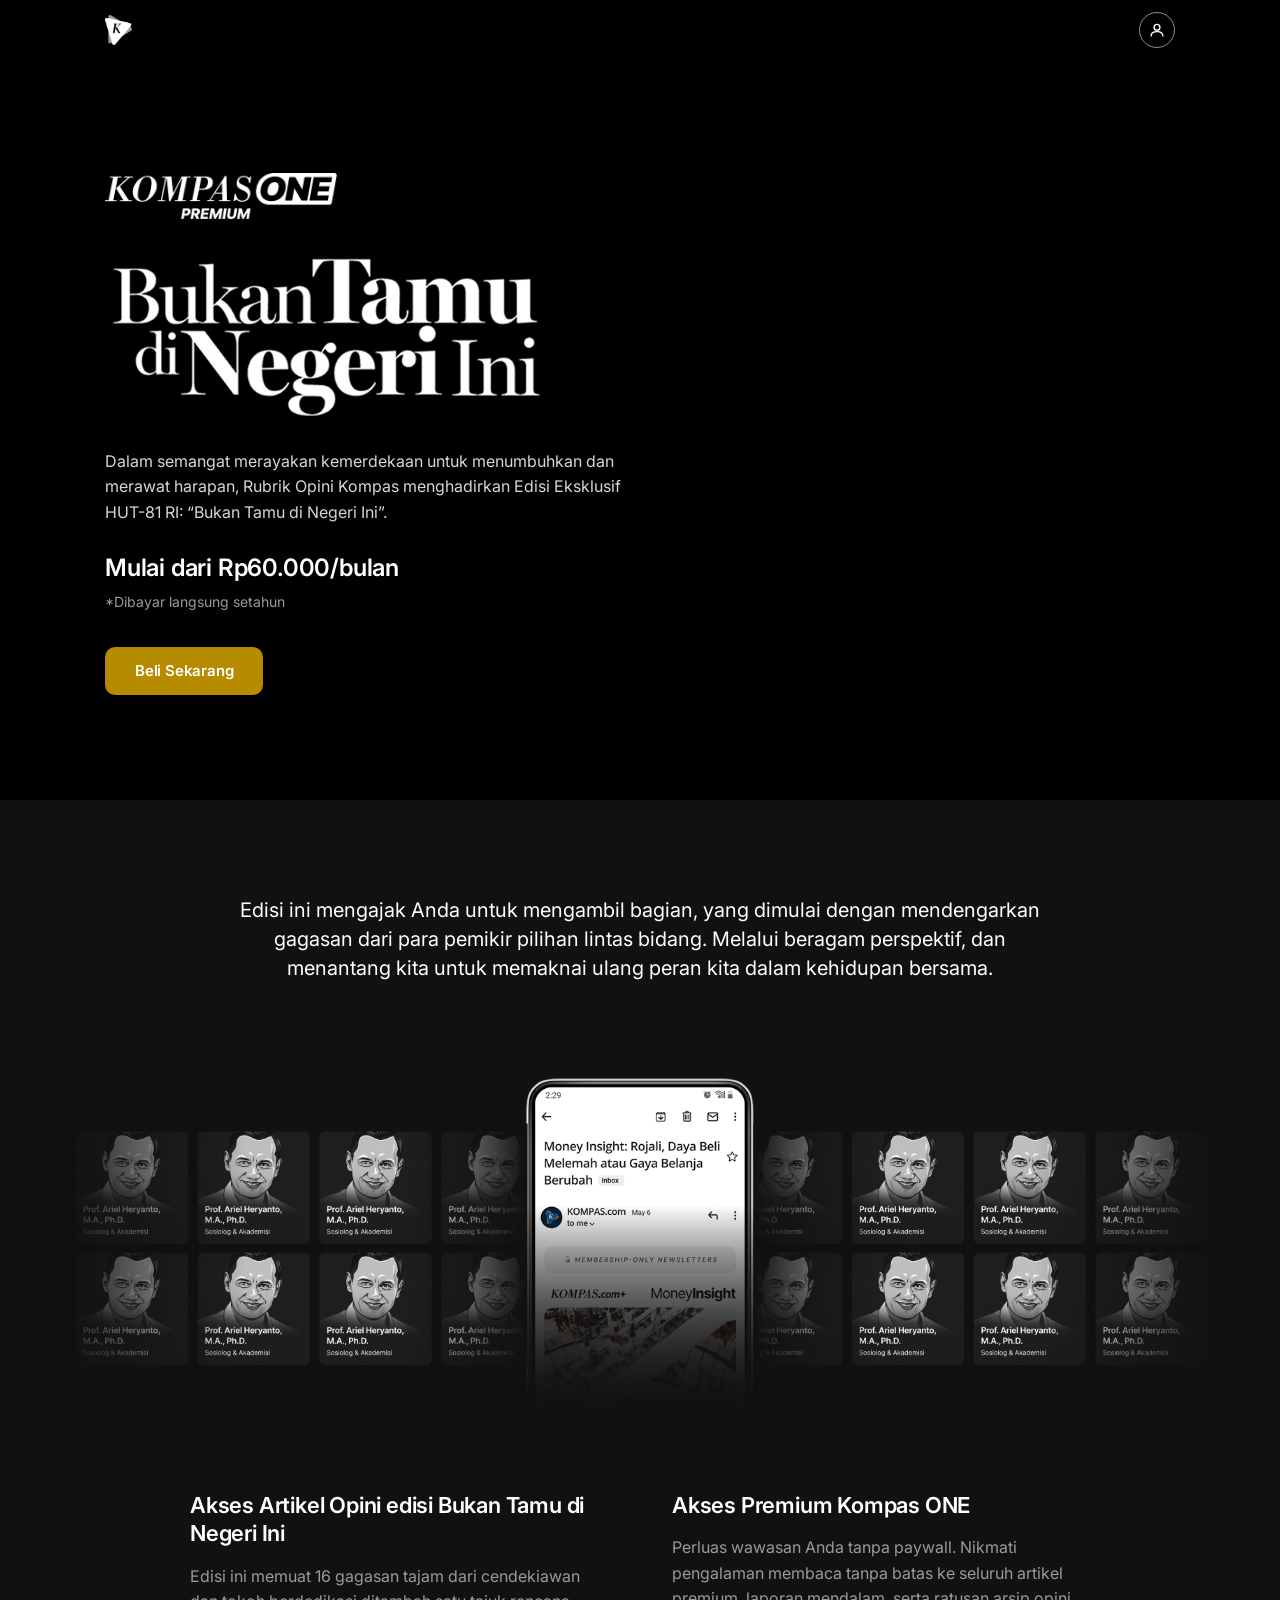
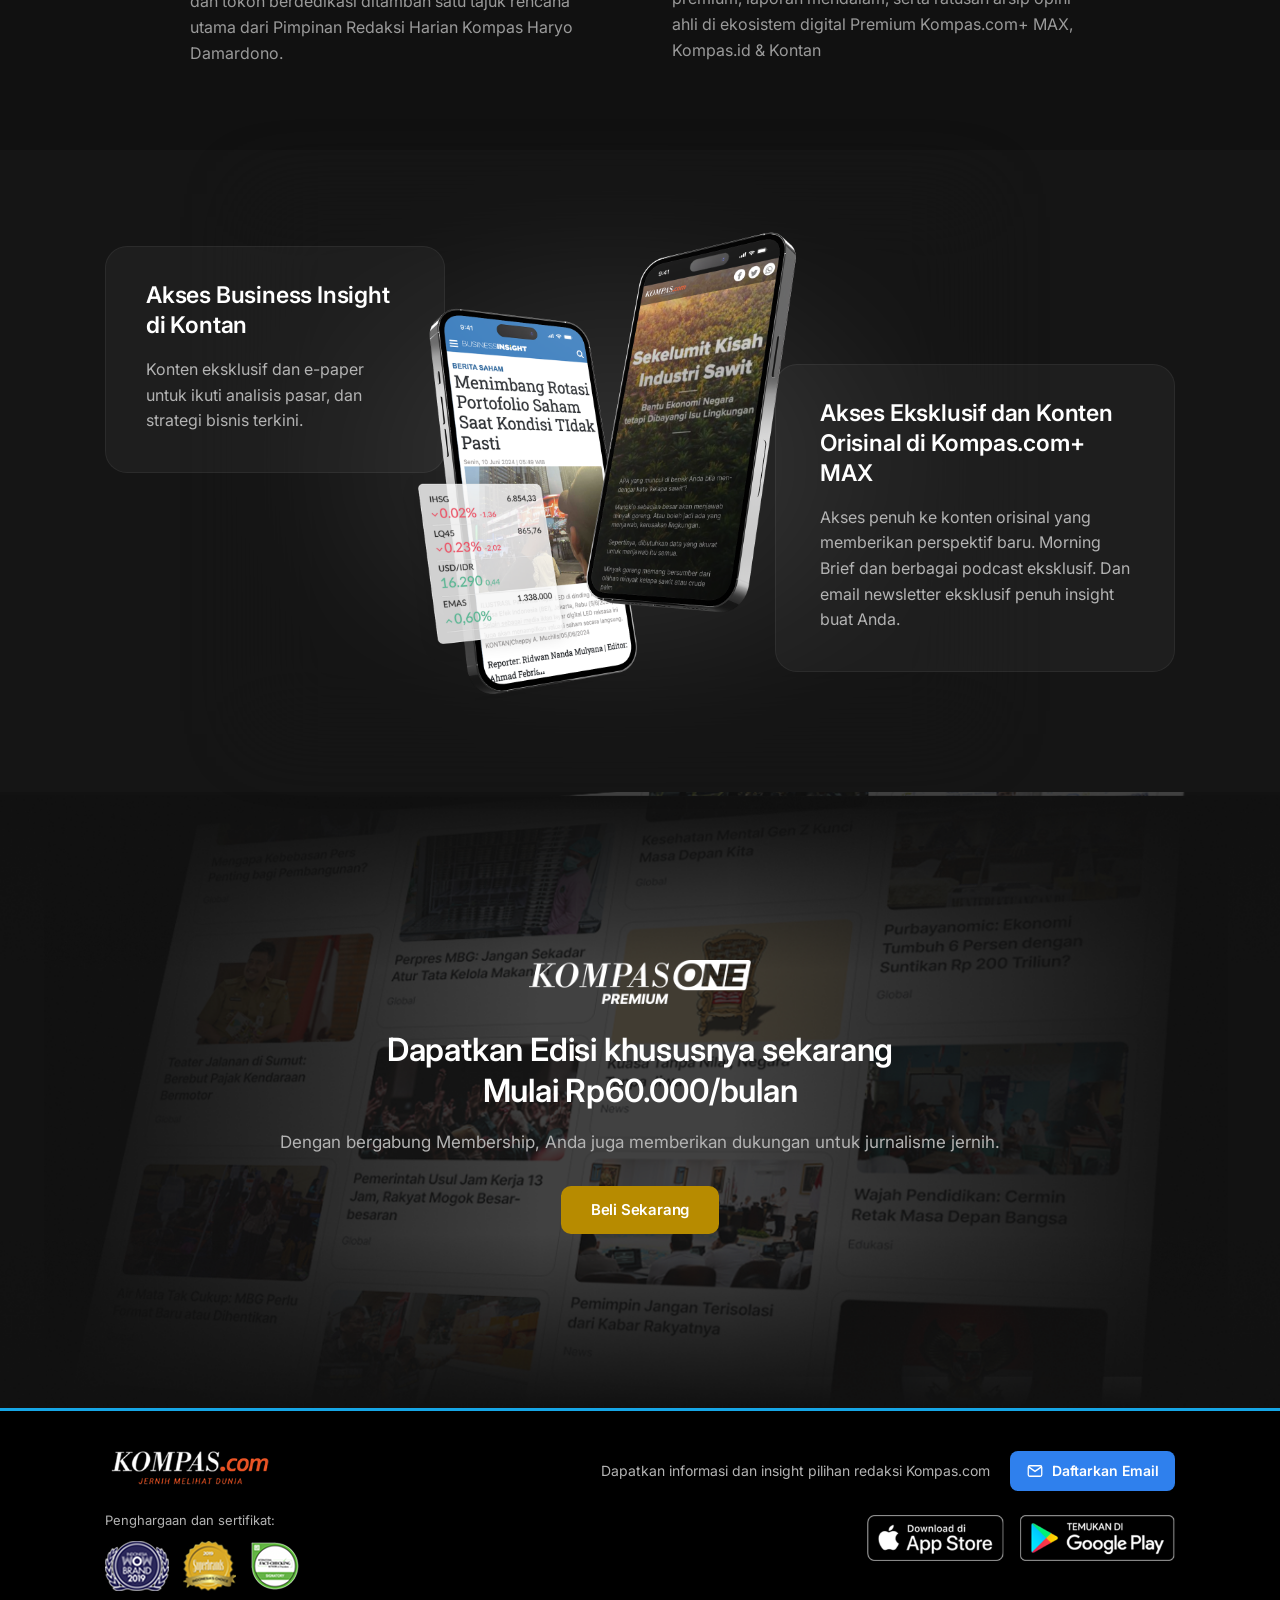
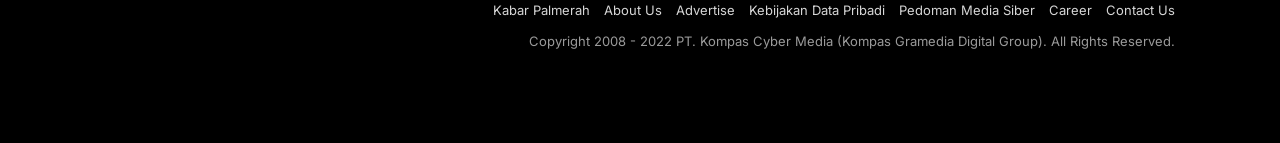
==== index.html @ 32536bf7 "commit" ====
<!doctype html>
<html lang="id">
  <head>
    <meta charset="UTF-8" />
    <meta name="viewport" content="width=device-width, initial-scale=1.0" />
    <title>Opini KOMPAS ONE — Bukan Tamu di Negeri Ini</title>
    <link rel="preconnect" href="https://fonts.googleapis.com" />
    <link rel="preconnect" href="https://fonts.gstatic.com" crossorigin />
    <link
      href="https://fonts.googleapis.com/css2?family=Inter:ital,wght@0,400;0,500;0,600;0,700;0,800&family=Lora:ital,wght@0,400;0,500;0,600;0,700;1,400;1,500;1,600;1,700&family=Roboto:wght@400;500;700&display=swap"
      rel="stylesheet"
    />
    <link rel="stylesheet" href="./styles.css" />
  </head>
  <body>
    <!-- ============ HEADER ============ -->
    <header class="site-header">
      <div class="container site-header__inner">
        <a class="site-header__logo" href="#" aria-label="KOMPAS ONE">
          <img src="./asset/icon kompascom.png" alt="KOMPAS" />
        </a>
        <button class="site-header__account" type="button" aria-label="Akun">
          <svg viewBox="0 0 24 24" width="22" height="22" fill="none" stroke="currentColor" stroke-width="1.5">
            <circle cx="12" cy="9" r="3.2" />
            <path d="M5.5 19c0-3.4 3-5.2 6.5-5.2s6.5 1.8 6.5 5.2" />
          </svg>
        </button>
      </div>
    </header>

    <!-- ============ HERO ============ -->
    <section class="hero">
      <img class="hero__brand hero__brand--m" src="./asset/logo kompasone premium.png" alt="" aria-hidden="true" />
      <img class="hero__art" src="./asset/banner-gold17.png" alt="" aria-hidden="true" />
      <div class="container hero__inner">
        <div class="hero__text">
          <img class="hero__brand" src="./asset/logo kompasone premium.png" alt="KOMPAS ONE Premium" />
          <h1 class="hero__title">
            <img src="./asset/Logo bukan tamu white.png" alt="Bukan Tamu di Negeri Ini" />
          </h1>
          <p class="hero__desc">
            Dalam semangat merayakan kemerdekaan untuk menumbuhkan dan merawat harapan,
            Rubrik Opini Kompas menghadirkan Edisi Eksklusif HUT-81 RI: &ldquo;Bukan Tamu di Negeri Ini&rdquo;.
          </p>
          <p class="hero__price">Mulai dari Rp60.000/bulan</p>
          <p class="hero__note">*Dibayar langsung setahun</p>
          <a class="btn btn--gold" href="https://plus.kompas.com/package?product=web.kcmplus.one.premium.1month&amp;utm_source=kompascom&amp;utm_medium=landingpage&amp;utm_campaign=bukantamudinegeriini">Beli Sekarang</a>
        </div>
      </div>
    </section>

    <!-- ============ INTRO + DEVICE BANNER ============ -->
    <section class="intro">
      <div class="container">
        <p class="intro__lead">
          Edisi ini mengajak Anda untuk mengambil bagian, yang dimulai dengan mendengarkan
          gagasan dari para pemikir pilihan lintas bidang. Melalui beragam perspektif, dan menantang
          kita untuk memaknai ulang peran kita dalam kehidupan bersama.
        </p>
      </div>
      <div class="intro__banner">
        <img src="./asset/banner tengah.png" alt="Tampilan newsletter KOMPAS.com+ dan para penulis opini" />
      </div>
    </section>

    <!-- ============ TWO COLUMN ============ -->
    <section class="twocol">
      <div class="container twocol__grid">
        <div class="twocol__col">
          <h3 class="twocol__title">Akses Artikel Opini edisi Bukan Tamu di Negeri Ini</h3>
          <p class="twocol__body">
            Edisi ini memuat 16 gagasan tajam dari cendekiawan dan tokoh berdedikasi ditambah satu
            tajuk rencana utama dari Pimpinan Redaksi Harian Kompas Haryo Damardono.
          </p>
        </div>
        <div class="twocol__col">
          <h3 class="twocol__title">Akses Premium Kompas ONE</h3>
          <p class="twocol__body">
            Perluas wawasan Anda tanpa paywall. Nikmati pengalaman membaca tanpa batas ke seluruh
            artikel premium, laporan mendalam, serta ratusan arsip opini ahli di ekosistem digital
            Premium Kompas.com+ MAX, Kompas.id &amp; Kontan
          </p>
        </div>
      </div>
    </section>

    <!-- ============ KONTAN / MAX ============ -->
    <section class="benefit">
      <div class="container benefit__stage">
        <div class="benefit__card benefit__card--left">
          <h3 class="benefit__title">Akses Business Insight di Kontan</h3>
          <p class="benefit__body">
            Konten eksklusif dan e-paper untuk ikuti analisis pasar, dan strategi bisnis terkini.
          </p>
        </div>
        <div class="benefit__card benefit__card--right">
          <h3 class="benefit__title">Akses Eksklusif dan Konten Orisinal di Kompas.com+ MAX</h3>
          <p class="benefit__body">
            Akses penuh ke konten orisinal yang memberikan perspektif baru. Morning Brief dan
            berbagai podcast eksklusif. Dan email newsletter eksklusif penuh insight buat Anda.
          </p>
        </div>
        <img class="benefit__devices" src="./asset/kontan-device.png" alt="Tampilan Kontan Business Insight dan KOMPAS.com" />
      </div>
    </section>

    <!-- ============ CTA ============ -->
    <section class="cta">
      <img class="cta__bg" src="./asset/banner bawah.png" alt="" aria-hidden="true" />
      <div class="container cta__inner">
        <img class="cta__brand" src="./asset/logo kompasone premium.png" alt="KOMPAS ONE Premium" />
        <h2 class="cta__title">Dapatkan Edisi khususnya sekarang <br />Mulai Rp60.000/bulan</h2>
        <p class="cta__sub">Dengan bergabung Membership, Anda juga memberikan dukungan untuk jurnalisme jernih.</p>
        <a class="btn btn--gold" href="https://plus.kompas.com/package?product=web.kcmplus.one.premium.1month&amp;utm_source=kompascom&amp;utm_medium=landingpage&amp;utm_campaign=bukantamudinegeriini">Beli Sekarang</a>
      </div>
    </section>

    <!-- ============ FOOTER ============ -->
    <footer class="site-footer">
      <div class="container site-footer__inner">
        <div class="site-footer__left">
          <img class="site-footer__logo" src="./asset/logo kompascom putih.png" alt="KOMPAS.com — Jernih Melihat Dunia" />
          <p class="site-footer__award-label">Penghargaan dan sertifikat:</p>
          <div class="site-footer__awards">
            <img src="./asset/award_1.png" alt="Penghargaan 1" />
            <img src="./asset/award_2.png" alt="Penghargaan 2" />
            <img src="./asset/award_3.png" alt="Penghargaan 3" />
          </div>
        </div>
        <div class="site-footer__right">
          <div class="site-footer__newsletter">
            <span>Dapatkan informasi dan insight pilihan redaksi Kompas.com</span>
            <a class="btn btn--blue btn--sm" href="#">
              <svg viewBox="0 0 24 24" width="18" height="18" fill="none" stroke="currentColor" stroke-width="1.7">
                <rect x="3" y="5" width="18" height="14" rx="2" />
                <path d="M3.5 6.5 12 12.5l8.5-6" />
              </svg>
              Daftarkan Email
            </a>
          </div>
          <div class="site-footer__stores">
            <a href="#"><img src="./asset/appstore badges.png" alt="Download di App Store" /></a>
            <a href="#"><img src="./asset/googlestore badges.png" alt="Temukan di Google Play" /></a>
          </div>
          <nav class="site-footer__links" aria-label="Footer">
            <a href="#">Kabar Palmerah</a>
            <a href="#">About Us</a>
            <a href="#">Advertise</a>
            <a href="#">Kebijakan Data Pribadi</a>
            <a href="#">Pedoman Media Siber</a>
            <a href="#">Career</a>
            <a href="#">Contact Us</a>
          </nav>
          <p class="site-footer__copy">
            Copyright 2008 - 2022 PT. Kompas Cyber Media (Kompas Gramedia Digital Group). All Rights Reserved.
          </p>
        </div>
      </div>
    </footer>
  </body>
</html>
---- styles.css ----
/* =====================================================================
   Opini KOMPAS ONE — Landing "Bukan Tamu di Negeri Ini"
   Design tokens from the KOMPAS.com design system (common.css).
   Content column: 1070px, centered. Reference frame: 1440px.
   ===================================================================== */

:root {
  /* Brand */
  --blue: #005aa9;
  --blue-bright: #2f80ed;   /* footer newsletter button */
  --blue-line: #16a6e6;     /* footer top accent line */
  --gold: #b78b00;          /* primary action button */
  --gold-dark: #9c7600;
  --orange: #f58220;

  /* Dark surfaces */
  --bg: #000000;
  --bg-section: #0b0b0b;
  --box: rgba(255, 255, 255, 0.04);
  --box-border: rgba(255, 255, 255, 0.06);

  /* Text on dark */
  --text: #ffffff;
  --text-dim: #b3b3b3;
  --text-dim-2: #9a9a9a;
  --text-dim-3: #7f7f7f;

  --container: 1070px;
  --gutter: 24px;
}

* {
  box-sizing: border-box;
}

html {
  scroll-behavior: smooth;
}

body {
  margin: 0;
  background: var(--bg);
  color: var(--text);
  font-family: "Inter", sans-serif;
  font-size: 14px;
  line-height: 1.45;
  -webkit-font-smoothing: antialiased;
  text-rendering: optimizeLegibility;
  overflow-x: hidden;
}

img {
  display: block;
  max-width: 100%;
}

a {
  color: inherit;
  text-decoration: none;
}

.container {
  width: var(--container);
  max-width: calc(100% - (var(--gutter) * 2));
  margin: 0 auto;
}

/* ---------- Buttons ---------- */
.btn {
  display: inline-flex;
  align-items: center;
  justify-content: center;
  gap: 8px;
  border: 0;
  cursor: pointer;
  font-family: inherit;
  font-weight: 600;
  white-space: nowrap;
}

.btn--light {
  padding: 15px 30px;
  border-radius: 10px;
  background: #ffffff;
  color: #1a1a1a;
  font-size: 15px;
}

.btn--blue {
  padding: 15px 34px;
  border-radius: 10px;
  background: var(--blue-bright);
  color: #ffffff;
  font-size: 15px;
}

.btn--gold {
  height: 48px;
  padding: 0 30px;
  border-radius: 10px;
  background: var(--gold);
  color: #ffffff;
  font-size: 15px;
  letter-spacing: -0.2px;
}

.btn--sm {
  padding: 10px 16px;
  border-radius: 8px;
  font-size: 14px;
}

.btn--light:hover { background: #f0f0f0; }
.btn--blue:hover { background: #2b74d6; }
.btn--gold:hover { background: var(--gold-dark); }

/* =====================================================================
   HEADER
   ===================================================================== */
.site-header {
  position: sticky;
  top: 0;
  z-index: 50;
  background: #000;
}

.site-header__inner {
  display: flex;
  align-items: center;
  justify-content: space-between;
  height: 60px;
}

.site-header__logo img {
  height: 30px;
  width: auto;
  object-fit: contain;
}

.site-header__account {
  display: inline-flex;
  align-items: center;
  justify-content: center;
  width: 36px;
  height: 36px;
  padding: 0;
  border: 1px solid rgba(255, 255, 255, 0.55);
  border-radius: 50%;
  background: transparent;
  color: #fff;
}

/* =====================================================================
   HERO
   ===================================================================== */
.hero {
  position: relative;
  display: flex;
  align-items: center;
  min-height: 740px;
  background: #000;
  overflow: hidden;
}

.hero__art {
  position: absolute;
  top: 50%;
  left: 50%;
  margin-left: 8px;
  width: 720px;
  height: auto;
  transform: translateY(-50%);
  pointer-events: none;
  z-index: 1;
  -webkit-mask-image: linear-gradient(to right, transparent 0%, #000 12%, #000 100%);
  mask-image: linear-gradient(to right, transparent 0%, #000 12%, #000 100%);
}

.hero__inner {
  position: relative;
  z-index: 2;
  padding: 58px 0 50px;
}

.hero__text {
  width: 540px;
  max-width: 100%;
}

.hero__brand {
  height: 46px;
  width: auto;
  object-fit: contain;
}

/* mobile-only duplicate of the brand logo (shown above the illustration) */
.hero__brand--m {
  display: none;
}

.hero__title {
  margin: 26px 0 0;
  font-family: "Lora", Georgia, serif;
  color: #fbfbfb;
  font-weight: 500;
  line-height: 0.96;
  letter-spacing: -0.5px;
}

.hero__title img {
  width: 440px;
  max-width: 100%;
  height: auto;
  display: block;
}

.hero__title .w-reg,
.hero__title .w-reg2,
.hero__title .w-sm,
.hero__title .w-bold {
  display: inline-block;
  vertical-align: baseline;
}

.hero__title .w-reg { font-size: 54px; font-weight: 500; }
.hero__title .w-bold { font-size: 70px; font-weight: 600; margin-left: 8px; }
.hero__title .w-sm { font-size: 40px; font-weight: 500; }
.hero__title .w-reg2 { font-size: 54px; font-weight: 500; margin-left: 10px; }
.hero__title br + .w-sm { margin-left: 0; }

.hero__desc {
  width: 520px;
  max-width: 100%;
  margin: 26px 0 0;
  color: #d6d6d6;
  font-size: 16px;
  line-height: 1.6;
}

.hero__price {
  margin: 26px 0 0;
  font-size: 24px;
  font-weight: 600;
  letter-spacing: -0.2px;
  color: #fff;
}

.hero__note {
  margin: 6px 0 0;
  font-size: 14px;
  color: var(--text-dim-2);
}

.hero .btn--gold {
  margin-top: 34px;
}

/* =====================================================================
   INTRO + DEVICE BANNER
   ===================================================================== */
.intro {
  background: #111111;
  padding: 96px 0 0;
  text-align: center;
}

.intro__lead {
  max-width: 830px;
  margin: 0 auto;
  color: #fff;
  font-size: 20px;
  font-weight: 400;
  line-height: 1.45;
}

.intro__banner {
  margin-top: 80px;
}

.intro__banner img {
  width: min(1180px, 96vw);
  max-width: none;
  margin: 0 auto;
  height: auto;
}

/* =====================================================================
   TWO COLUMN
   ===================================================================== */
.twocol {
  background: #111111;
  padding: 72px 0 84px;
}

.twocol__grid {
  display: grid;
  grid-template-columns: 1fr 1fr;
  gap: 64px;
  max-width: 900px;
  margin: 0 auto;
}

.twocol__title {
  margin: 0;
  font-size: 22px;
  font-weight: 600;
  letter-spacing: -0.2px;
  line-height: 1.3;
  color: #fff;
}

.twocol__body {
  margin: 16px 0 0;
  color: var(--text-dim-2);
  font-size: 16px;
  line-height: 1.6;
}

/* =====================================================================
   BENEFIT (Kontan / KOMPAS.com+ MAX)
   ===================================================================== */
.benefit {
  background: #151515;
  padding: 0;
}

.benefit__stage {
  position: relative;
  min-height: 642px;
}

/* soft radial glow behind the phones (bg #151515 → #505050) */
.benefit__stage::before {
  content: "";
  position: absolute;
  top: 44px;
  left: calc(50% - 25px);
  width: 720px;
  height: 540px;
  transform: translateX(-50%);
  background: radial-gradient(ellipse at center, #505050 0%, #151515 68%);
  opacity: 0.5;
  filter: blur(34px);
  z-index: 1;
  pointer-events: none;
}

.benefit__card {
  position: absolute;
  top: 0;
  z-index: 2;
  padding: 34px 40px 38px;
  border-radius: 22px;
  background: var(--box);
  border: 1px solid var(--box-border);
}

.benefit__card--left {
  left: 0;
  top: 96px;
  width: 340px;
}

.benefit__card--right {
  right: 0;
  top: 214px;
  width: 400px;
  padding-left: 44px;
}

.benefit__title {
  margin: 0;
  font-size: 23px;
  font-weight: 600;
  letter-spacing: -0.2px;
  line-height: 1.3;
  color: #fff;
}

.benefit__body {
  margin: 16px 0 0;
  color: var(--text-dim);
  font-size: 16px;
  line-height: 1.6;
}

.benefit__devices {
  position: absolute;
  top: 80px;
  left: calc(50% - 25px);
  width: 500px;
  height: auto;
  transform: translateX(-50%);
  z-index: 3;
  pointer-events: none;
}

/* =====================================================================
   CTA
   ===================================================================== */
.cta {
  position: relative;
  background: #050505;
  overflow: hidden;
  text-align: center;
}

.cta__bg {
  position: absolute;
  inset: 0;
  width: 100%;
  height: 100%;
  object-fit: cover;
  opacity: 1;
  z-index: 0;
}

.cta__inner {
  position: relative;
  z-index: 2;
  padding: 168px 0 174px;
}

.cta__brand {
  height: 44px;
  width: auto;
  margin: 0 auto;
  object-fit: contain;
}

.cta__title {
  margin: 26px 0 0;
  font-size: 32px;
  font-weight: 600;
  letter-spacing: -0.2px;
  line-height: 1.28;
  color: #fff;
}

.cta__sub {
  margin: 18px auto 0;
  max-width: 860px;
  color: var(--text-dim);
  font-size: 17px;
  line-height: 1.5;
  white-space: nowrap;
}

.cta .btn--gold {
  margin-top: 30px;
}

/* =====================================================================
   FOOTER
   ===================================================================== */
.site-footer {
  background: #000;
  border-top: 3px solid var(--blue-line);
  padding: 40px 0 92px;
}

.site-footer__inner {
  display: grid;
  grid-template-columns: 320px 1fr;
  gap: 40px;
}

.site-footer__logo {
  height: 34px;
  width: auto;
  object-fit: contain;
}

.site-footer__award-label {
  margin: 26px 0 12px;
  color: var(--text-dim);
  font-size: 13px;
}

.site-footer__awards {
  display: flex;
  align-items: center;
  gap: 14px;
}

.site-footer__awards img {
  height: 50px;
  width: auto;
  object-fit: contain;
}

.site-footer__right {
  text-align: right;
}

.site-footer__newsletter {
  display: flex;
  align-items: center;
  justify-content: flex-end;
  gap: 20px;
}

.site-footer__newsletter span {
  color: var(--text-dim);
  font-size: 14px;
}

.site-footer__stores {
  display: flex;
  align-items: center;
  justify-content: flex-end;
  gap: 16px;
  margin-top: 24px;
}

.site-footer__stores img {
  height: 46px;
  width: auto;
  object-fit: contain;
}

.site-footer__links {
  display: flex;
  flex-wrap: wrap;
  justify-content: flex-end;
  gap: 6px 14px;
  margin-top: 40px;
}

.site-footer__links a {
  color: #d6d6d6;
  font-size: 13px;
  white-space: nowrap;
}

.site-footer__links a:hover {
  color: #fff;
}

.site-footer__copy {
  margin: 12px 0 0;
  color: var(--text-dim-2);
  font-size: 13px;
}

/* =====================================================================
   RESPONSIVE (graceful shrink below the 1070 reference)
   ===================================================================== */
@media (max-width: 1120px) {
  .hero__art { width: 560px; opacity: 0.92; }
}

/* ---- Tablet / stacked layout ---- */
@media (max-width: 860px) {
  .hero { display: flex; flex-direction: column; align-items: center; }
  .hero__brand--m {
    display: block;
    order: 1;
    height: 42px;
    width: auto;
    margin: 28px auto 0;
  }
  .hero__text > .hero__brand { display: none; }
  .hero__art {
    order: 2;
    position: static;
    width: min(480px, calc(100% - 32px));
    margin: 16px auto 0;
    transform: none;
    -webkit-mask-image: none;
    mask-image: none;
  }
  .hero__inner { order: 3; padding: 16px 0 24px; }
  .hero__text { width: 100%; }
  .twocol__grid,
  .site-footer__inner { grid-template-columns: 1fr; gap: 32px; }
  .benefit__stage { min-height: 0; display: flex; flex-direction: column; gap: 20px; }
  .benefit__stage::before { display: none; }
  .benefit__card { position: static; width: 100%; top: auto; padding: 28px 28px 30px; }
  .benefit__card--right { padding-left: 28px; }
  .benefit__devices { position: static; transform: none; width: min(460px, 100%); margin: 0 auto; order: -1; }
  .site-footer__right { text-align: left; }
  .site-footer__newsletter,
  .site-footer__stores,
  .site-footer__links { justify-content: flex-start; }
  .hero__title .w-bold { font-size: 52px; }
  .hero__title .w-reg, .hero__title .w-reg2 { font-size: 40px; }
  .hero__title .w-sm { font-size: 30px; }
  .hero__title img { width: 360px; }
}

/* ---- Phone: 16px side gutter + compact spacing, no overflow ---- */
@media (max-width: 640px) {
  :root { --gutter: 16px; }
  .container { max-width: calc(100% - 32px); }

  .hero__art { width: min(420px, calc(100% - 32px)); }
  .hero__inner { padding: 8px 0 28px; }
  .hero__brand--m { height: 40px; margin-top: 22px; }
  .hero__title { margin-top: 22px; }
  .hero__title .w-bold { font-size: 44px; }
  .hero__title .w-reg, .hero__title .w-reg2 { font-size: 34px; }
  .hero__title .w-sm { font-size: 26px; }
  .hero__title .w-bold { margin-left: 6px; }
  .hero__title .w-reg2 { margin-left: 7px; }
  .hero__title img { width: 280px; }
  .hero__desc, .hero__price, .hero__note { width: auto; max-width: 100%; }
  .hero__desc { font-size: 16px; margin-top: 20px; }
  .hero__price { font-size: 21px; margin-top: 22px; }
  .hero .btn--gold { margin-top: 28px; }

  .intro { padding: 52px 0 0; }
  .intro__lead { font-size: 18px; max-width: 100%; }
  .intro__banner { margin-top: 40px; padding: 0 16px; }
  .intro__banner img { width: 100%; }

  .twocol { padding: 56px 0 8px; }
  .twocol__grid { gap: 28px; }
  .twocol__title { font-size: 20px; }

  .benefit { padding: 24px 0 40px; }
  .benefit__title { font-size: 21px; }
  .benefit__body { font-size: 16px; }

  .cta__inner { padding: 64px 0 72px; }
  .cta__brand { height: 38px; }
  .cta__title { font-size: 25px; margin-top: 20px; }
  .cta__title br { display: none; }
  .cta__sub { font-size: 15px; white-space: normal; }

  .site-footer { padding: 32px 0 48px; }
  .site-footer__inner { gap: 28px; }
  .site-footer__newsletter { flex-direction: column; align-items: flex-start; gap: 12px; }
  .site-footer__newsletter span { font-size: 13.5px; }
  .site-footer__stores { flex-wrap: wrap; }
}
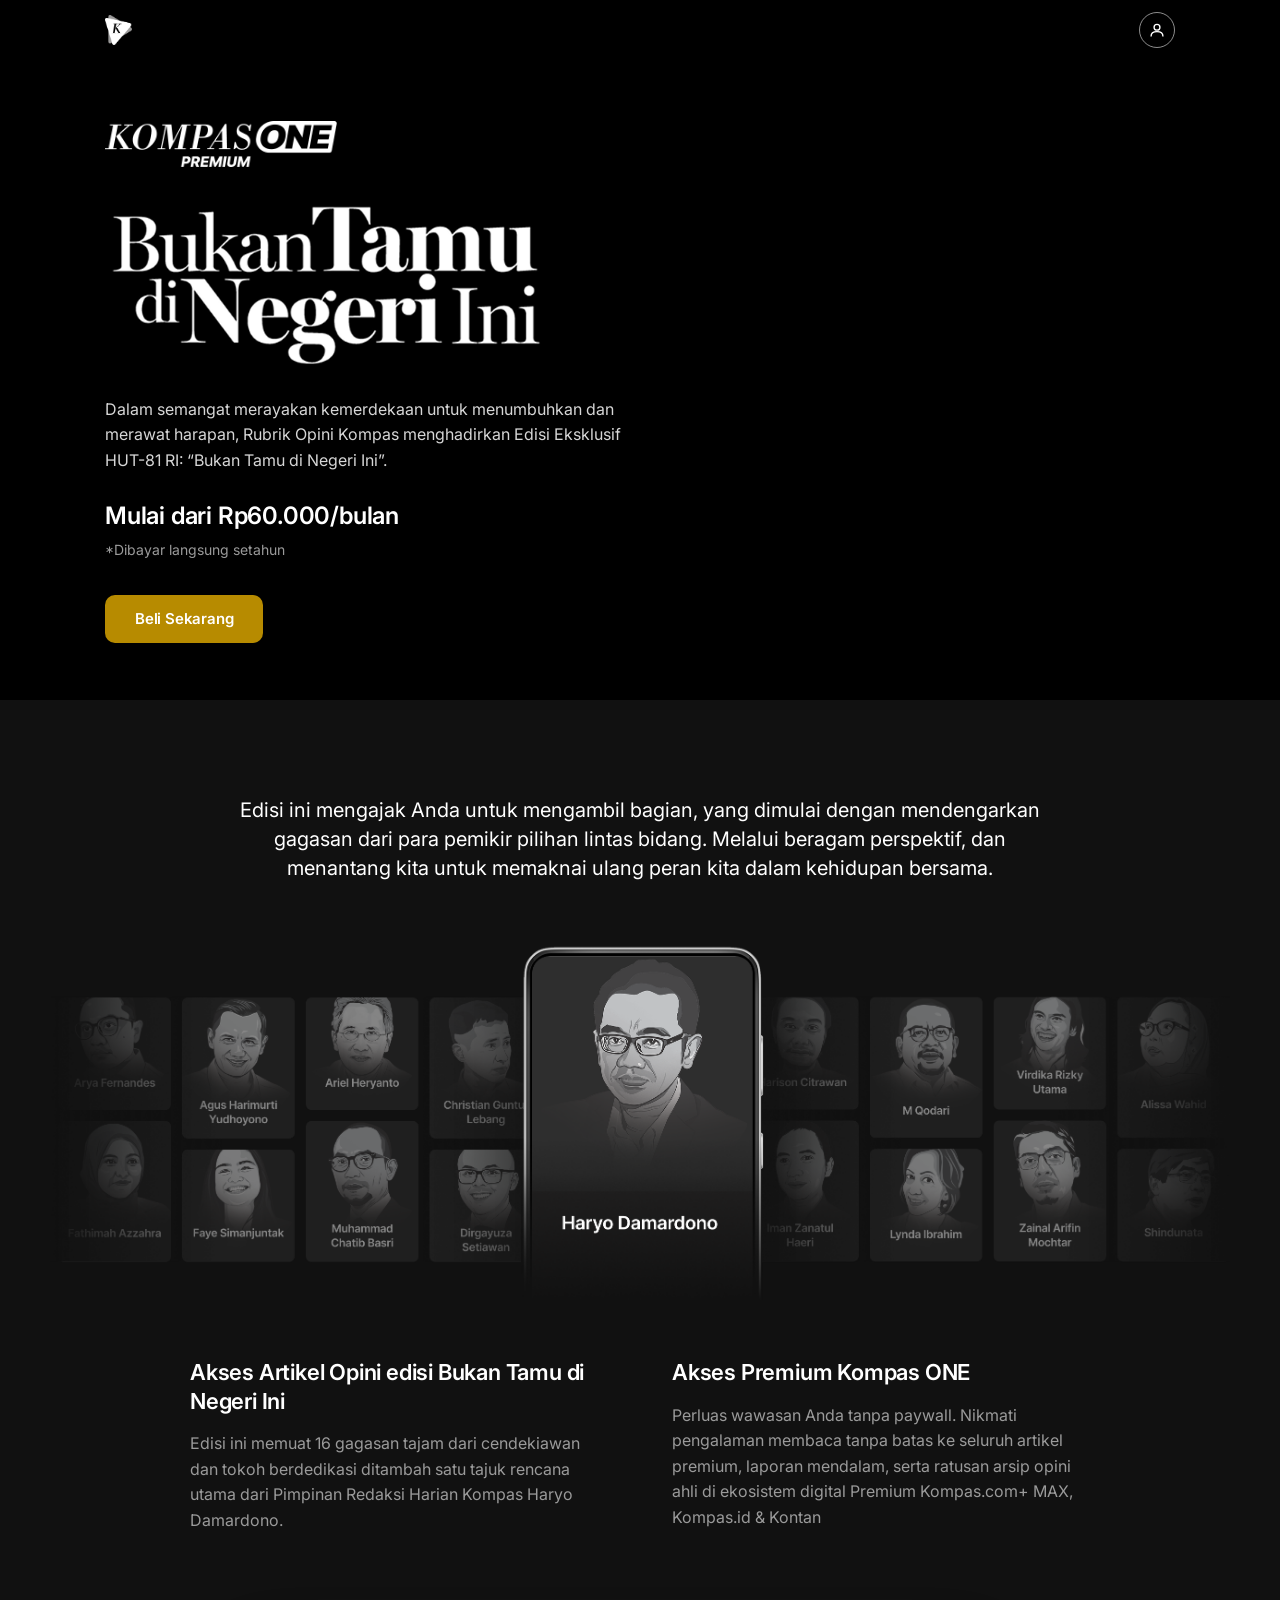
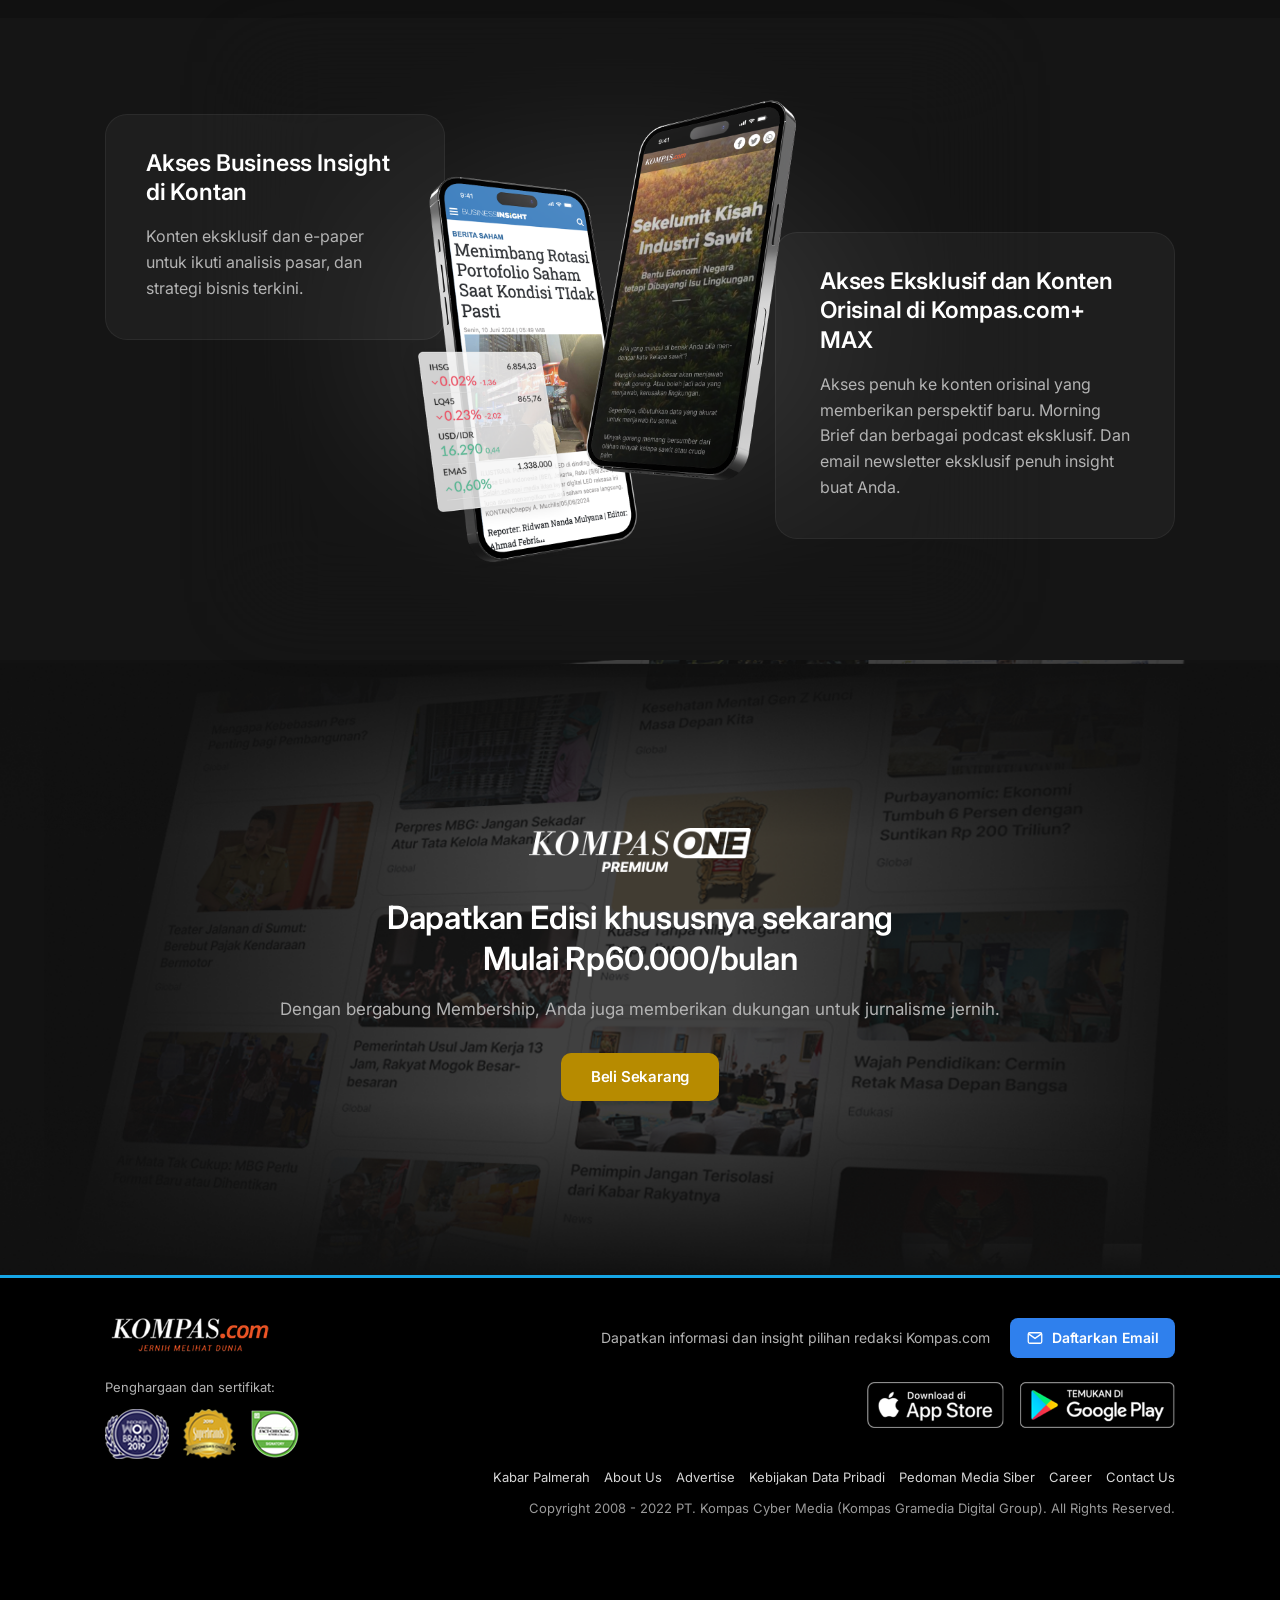
==== commit b122b396: "commit" ====
--- a/index.html
+++ b/index.html
@@ -59,7 +59,10 @@
         </p>
       </div>
       <div class="intro__banner">
-        <img src="./asset/banner tengah.png" alt="Tampilan newsletter KOMPAS.com+ dan para penulis opini" />
+        <picture>
+          <source media="(max-width: 640px)" srcset="./asset/banner-tengah-mobile.png" />
+          <img src="./asset/banner tengah final.png" alt="Tampilan newsletter KOMPAS.com+ dan para penulis opini" />
+        </picture>
       </div>
     </section>
 
--- a/styles.css
+++ b/styles.css
@@ -157,19 +157,18 @@
   position: relative;
   display: flex;
   align-items: center;
-  min-height: 740px;
+  min-height: 640px;
   background: #000;
   overflow: hidden;
 }
 
 .hero__art {
   position: absolute;
-  top: 50%;
-  left: 50%;
-  margin-left: 8px;
-  width: 720px;
+  bottom: 4px;
+  left: calc(50% - 125px);
+  margin-left: 0;
+  width: 680px;
   height: auto;
-  transform: translateY(-50%);
   pointer-events: none;
   z-index: 1;
   -webkit-mask-image: linear-gradient(to right, transparent 0%, #000 12%, #000 100%);
@@ -179,7 +178,7 @@
 .hero__inner {
   position: relative;
   z-index: 2;
-  padding: 58px 0 50px;
+  padding: 44px 0 40px;
 }
 
 .hero__text {
@@ -274,7 +273,7 @@
 }
 
 .intro__banner {
-  margin-top: 80px;
+  margin-top: 48px;
 }
 
 .intro__banner img {
@@ -289,7 +288,7 @@
    ===================================================================== */
 .twocol {
   background: #111111;
-  padding: 72px 0 84px;
+  padding: 58px 0 84px;
 }
 
 .twocol__grid {
@@ -571,7 +570,8 @@
     mask-image: none;
   }
   .hero__inner { order: 3; padding: 16px 0 24px; }
-  .hero__text { width: 100%; }
+  .hero__text { width: 100%; text-align: center; }
+  .hero .btn--gold { margin-bottom: 32px; }
   .twocol__grid,
   .site-footer__inner { grid-template-columns: 1fr; gap: 32px; }
   .benefit__stage { min-height: 0; display: flex; flex-direction: column; gap: 20px; }
@@ -583,10 +583,11 @@
   .site-footer__newsletter,
   .site-footer__stores,
   .site-footer__links { justify-content: flex-start; }
+  .hero__title { text-align: center; margin-top: 7px; }
   .hero__title .w-bold { font-size: 52px; }
   .hero__title .w-reg, .hero__title .w-reg2 { font-size: 40px; }
   .hero__title .w-sm { font-size: 30px; }
-  .hero__title img { width: 360px; }
+  .hero__title img { width: 360px; margin-left: auto; margin-right: auto; }
 }
 
 /* ---- Phone: 16px side gutter + compact spacing, no overflow ---- */
@@ -597,7 +598,7 @@
   .hero__art { width: min(420px, calc(100% - 32px)); }
   .hero__inner { padding: 8px 0 28px; }
   .hero__brand--m { height: 40px; margin-top: 22px; }
-  .hero__title { margin-top: 22px; }
+  .hero__title { margin-top: 6px; }
   .hero__title .w-bold { font-size: 44px; }
   .hero__title .w-reg, .hero__title .w-reg2 { font-size: 34px; }
   .hero__title .w-sm { font-size: 26px; }
@@ -614,7 +615,7 @@
   .intro__banner { margin-top: 40px; padding: 0 16px; }
   .intro__banner img { width: 100%; }
 
-  .twocol { padding: 56px 0 8px; }
+  .twocol { padding: 28px 0 40px; }
   .twocol__grid { gap: 28px; }
   .twocol__title { font-size: 20px; }
 
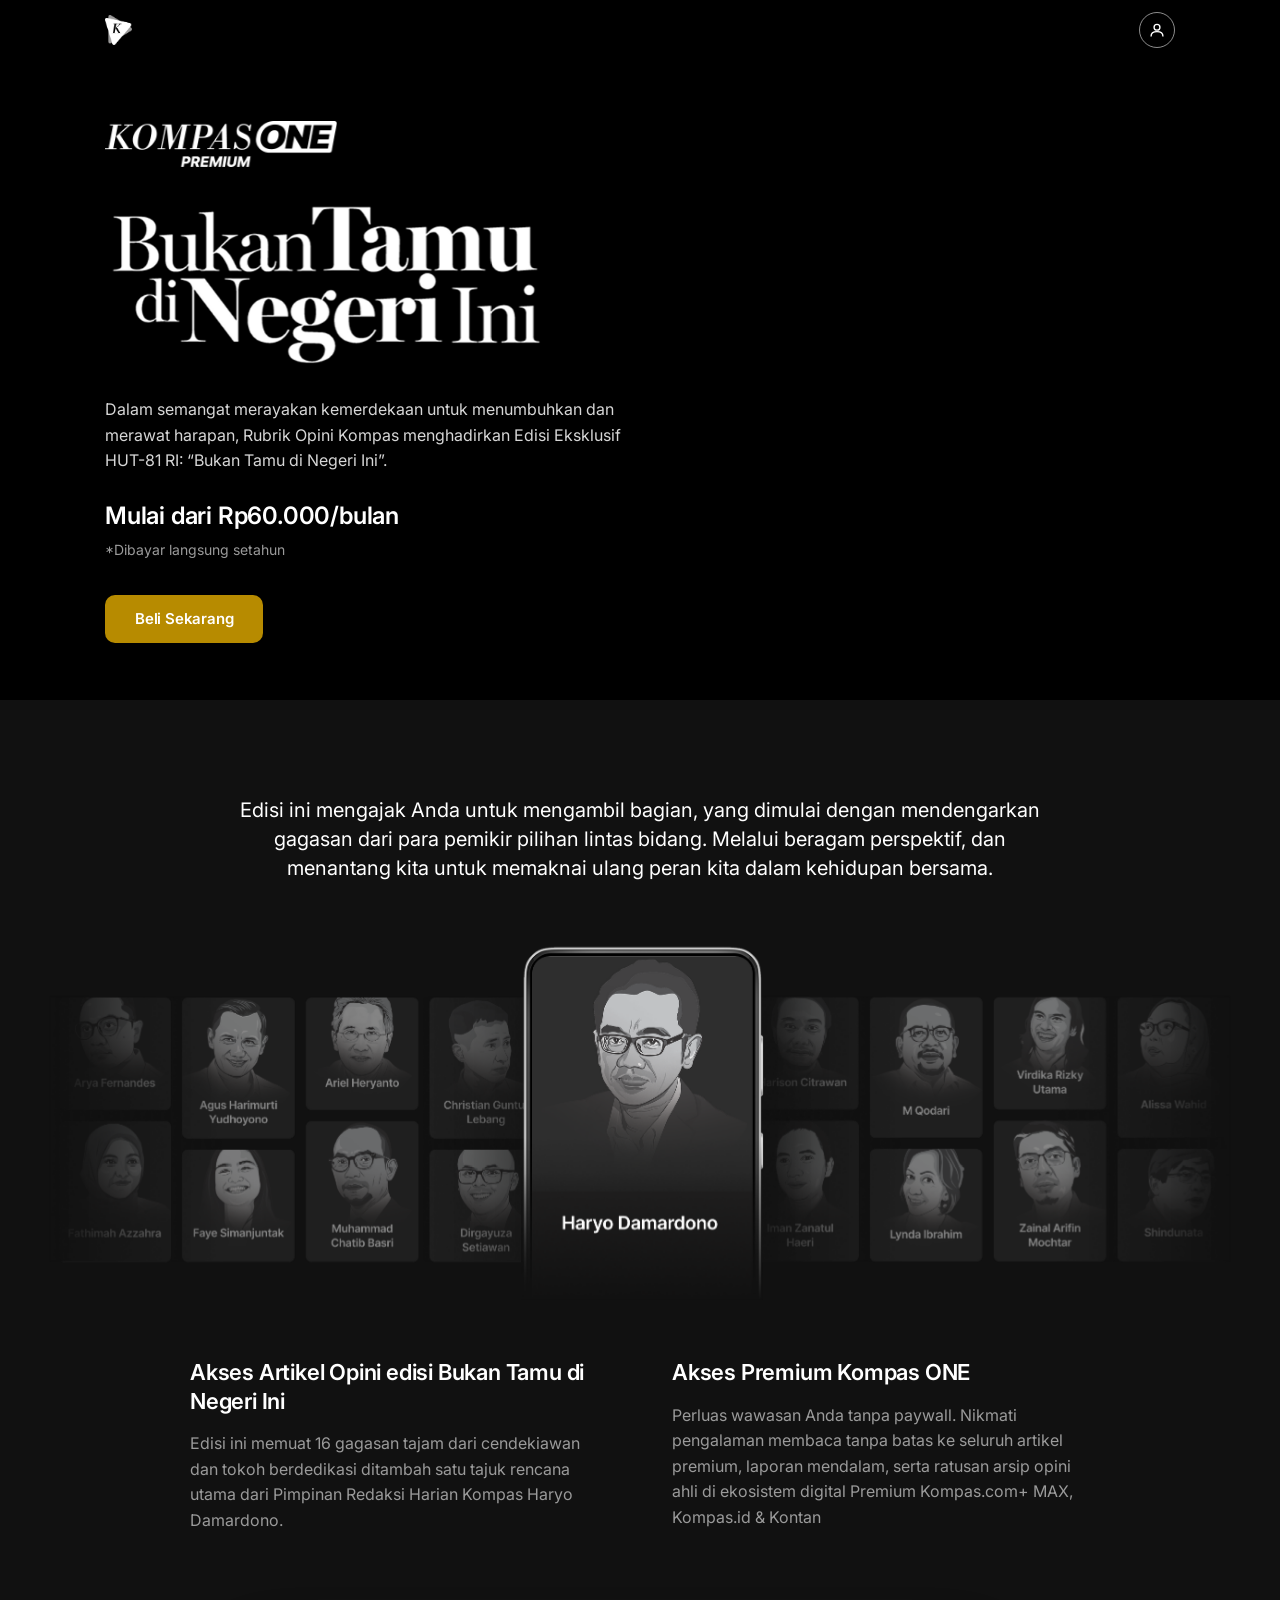
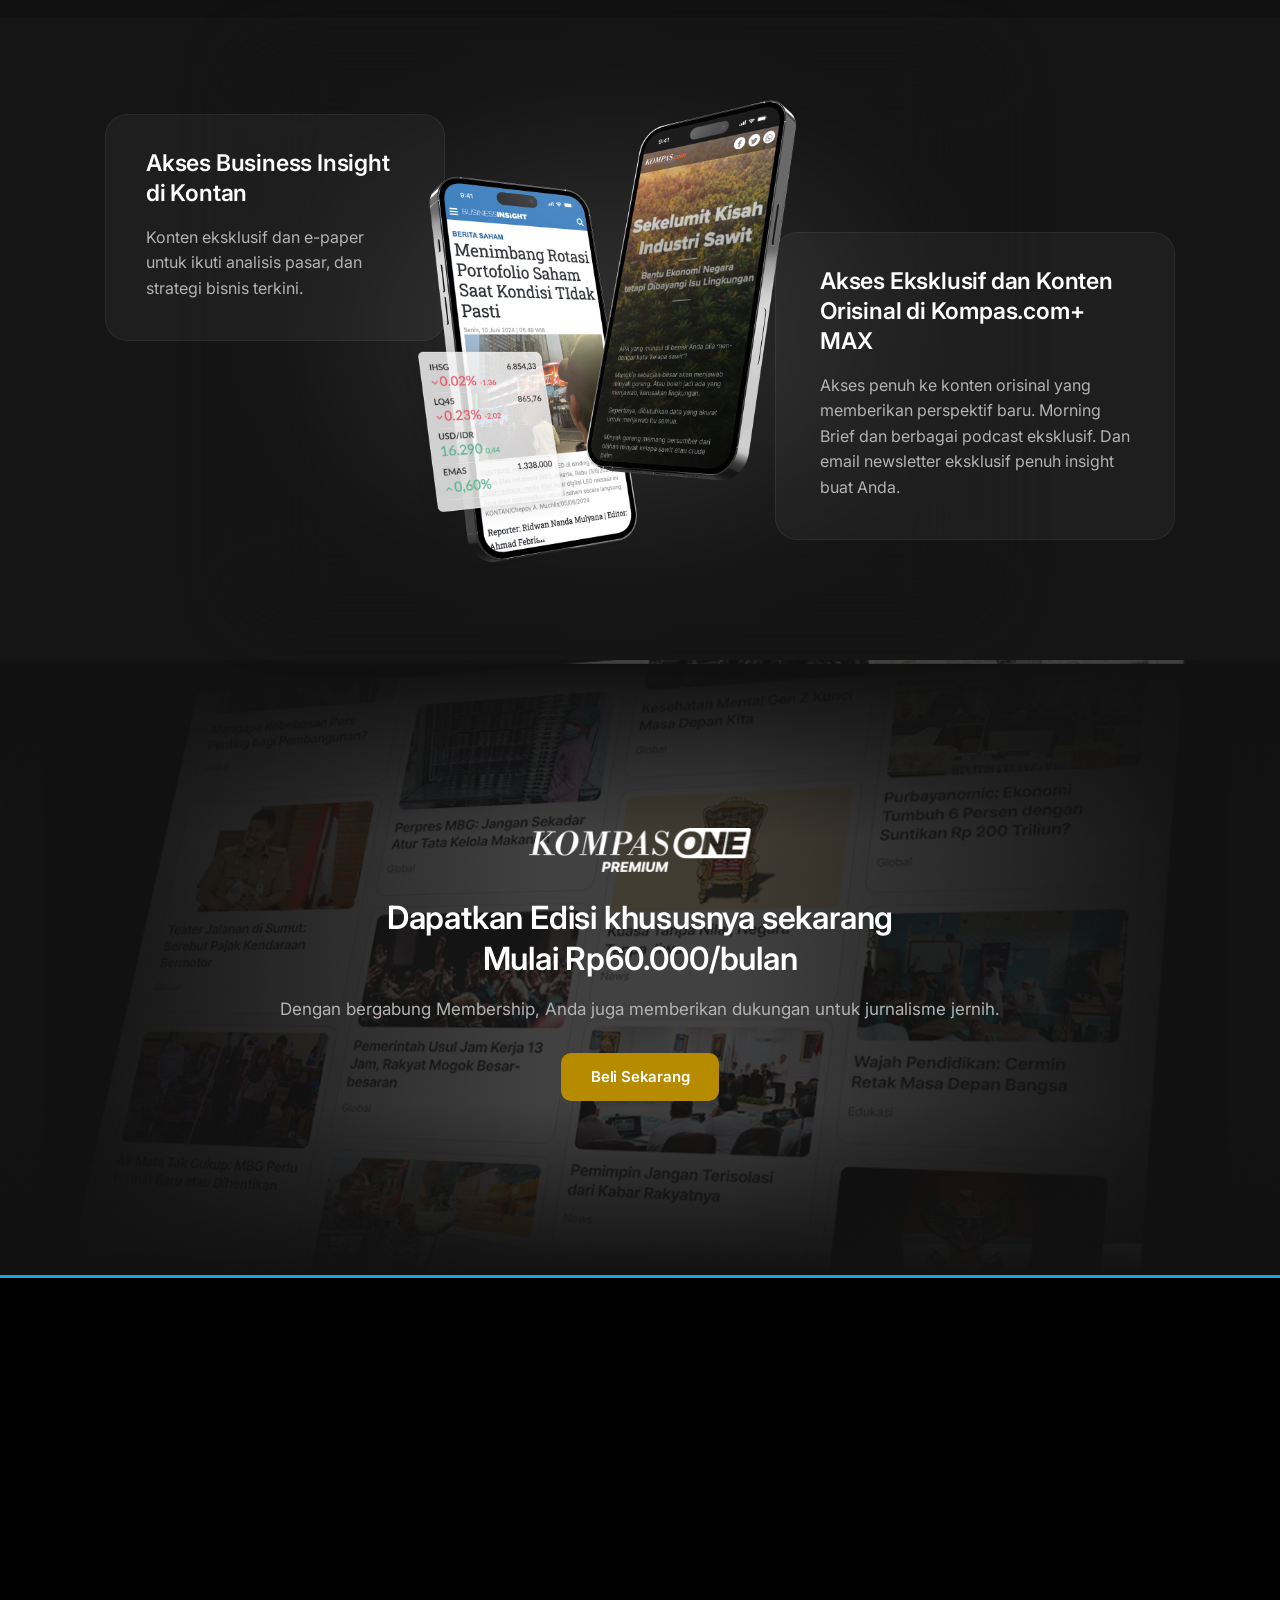
==== commit fa22812a: "commit" ====
--- a/index.html
+++ b/index.html
@@ -11,6 +11,9 @@
       rel="stylesheet"
     />
     <link rel="stylesheet" href="./styles.css" />
+    <script>
+      document.documentElement.classList.add("js-reveal");
+    </script>
   </head>
   <body>
     <!-- ============ HEADER ============ -->
@@ -31,9 +34,9 @@
     <!-- ============ HERO ============ -->
     <section class="hero">
       <img class="hero__brand hero__brand--m" src="./asset/logo kompasone premium.png" alt="" aria-hidden="true" />
-      <img class="hero__art" src="./asset/banner-gold17.png" alt="" aria-hidden="true" />
+      <img class="hero__art" src="./asset/banner-gold17.png" alt="" aria-hidden="true" data-reveal />
       <div class="container hero__inner">
-        <div class="hero__text">
+        <div class="hero__text" data-reveal-group>
           <img class="hero__brand" src="./asset/logo kompasone premium.png" alt="KOMPAS ONE Premium" />
           <h1 class="hero__title">
             <img src="./asset/Logo bukan tamu white.png" alt="Bukan Tamu di Negeri Ini" />
@@ -52,13 +55,13 @@
     <!-- ============ INTRO + DEVICE BANNER ============ -->
     <section class="intro">
       <div class="container">
-        <p class="intro__lead">
+        <p class="intro__lead" data-reveal="up">
           Edisi ini mengajak Anda untuk mengambil bagian, yang dimulai dengan mendengarkan
           gagasan dari para pemikir pilihan lintas bidang. Melalui beragam perspektif, dan menantang
           kita untuk memaknai ulang peran kita dalam kehidupan bersama.
         </p>
       </div>
-      <div class="intro__banner">
+      <div class="intro__banner" data-reveal="up">
         <picture>
           <source media="(max-width: 640px)" srcset="./asset/banner-tengah-mobile.png" />
           <img src="./asset/banner tengah final.png" alt="Tampilan newsletter KOMPAS.com+ dan para penulis opini" />
@@ -68,7 +71,7 @@
 
     <!-- ============ TWO COLUMN ============ -->
     <section class="twocol">
-      <div class="container twocol__grid">
+      <div class="container twocol__grid" data-reveal-group>
         <div class="twocol__col">
           <h3 class="twocol__title">Akses Artikel Opini edisi Bukan Tamu di Negeri Ini</h3>
           <p class="twocol__body">
@@ -90,27 +93,27 @@
     <!-- ============ KONTAN / MAX ============ -->
     <section class="benefit">
       <div class="container benefit__stage">
-        <div class="benefit__card benefit__card--left">
+        <div class="benefit__card benefit__card--left" data-reveal="up">
           <h3 class="benefit__title">Akses Business Insight di Kontan</h3>
           <p class="benefit__body">
             Konten eksklusif dan e-paper untuk ikuti analisis pasar, dan strategi bisnis terkini.
           </p>
         </div>
-        <div class="benefit__card benefit__card--right">
+        <div class="benefit__card benefit__card--right" data-reveal="up">
           <h3 class="benefit__title">Akses Eksklusif dan Konten Orisinal di Kompas.com+ MAX</h3>
           <p class="benefit__body">
             Akses penuh ke konten orisinal yang memberikan perspektif baru. Morning Brief dan
             berbagai podcast eksklusif. Dan email newsletter eksklusif penuh insight buat Anda.
           </p>
         </div>
-        <img class="benefit__devices" src="./asset/kontan-device.png" alt="Tampilan Kontan Business Insight dan KOMPAS.com" />
+        <img class="benefit__devices" src="./asset/kontan-device.png" alt="Tampilan Kontan Business Insight dan KOMPAS.com" data-reveal />
       </div>
     </section>
 
     <!-- ============ CTA ============ -->
     <section class="cta">
       <img class="cta__bg" src="./asset/banner bawah.png" alt="" aria-hidden="true" />
-      <div class="container cta__inner">
+      <div class="container cta__inner" data-reveal-group>
         <img class="cta__brand" src="./asset/logo kompasone premium.png" alt="KOMPAS ONE Premium" />
         <h2 class="cta__title">Dapatkan Edisi khususnya sekarang <br />Mulai Rp60.000/bulan</h2>
         <p class="cta__sub">Dengan bergabung Membership, Anda juga memberikan dukungan untuk jurnalisme jernih.</p>
@@ -120,7 +123,7 @@
 
     <!-- ============ FOOTER ============ -->
     <footer class="site-footer">
-      <div class="container site-footer__inner">
+      <div class="container site-footer__inner" data-reveal="up">
         <div class="site-footer__left">
           <img class="site-footer__logo" src="./asset/logo kompascom putih.png" alt="KOMPAS.com — Jernih Melihat Dunia" />
           <p class="site-footer__award-label">Penghargaan dan sertifikat:</p>
@@ -160,5 +163,6 @@
         </div>
       </div>
     </footer>
+    <script src="./reveal.js"></script>
   </body>
 </html>
--- a/styles.css
+++ b/styles.css
@@ -27,6 +27,51 @@
 
   --container: 1070px;
   --gutter: 24px;
+  --ease-reveal: cubic-bezier(0.22, 1, 0.36, 1);
+}
+
+/* =====================================================================
+   SCROLL REVEAL (desktop + mobile) — enhanced only when JS is present
+   ===================================================================== */
+html.js-reveal [data-reveal] {
+  opacity: 0;
+  transition: opacity 0.7s var(--ease-reveal), transform 0.7s var(--ease-reveal);
+  will-change: opacity, transform;
+}
+html.js-reveal [data-reveal].is-visible {
+  opacity: 1;
+}
+html.js-reveal [data-reveal="up"] {
+  transform: translateY(26px);
+}
+html.js-reveal [data-reveal="up"].is-visible {
+  transform: none;
+}
+
+html.js-reveal [data-reveal-group] > * {
+  opacity: 0;
+  transform: translateY(22px);
+  transition: opacity 0.6s var(--ease-reveal), transform 0.6s var(--ease-reveal);
+  will-change: opacity, transform;
+}
+html.js-reveal [data-reveal-group].is-visible > * {
+  opacity: 1;
+  transform: none;
+}
+html.js-reveal [data-reveal-group].is-visible > *:nth-child(1) { transition-delay: 0s; }
+html.js-reveal [data-reveal-group].is-visible > *:nth-child(2) { transition-delay: 0.07s; }
+html.js-reveal [data-reveal-group].is-visible > *:nth-child(3) { transition-delay: 0.14s; }
+html.js-reveal [data-reveal-group].is-visible > *:nth-child(4) { transition-delay: 0.21s; }
+html.js-reveal [data-reveal-group].is-visible > *:nth-child(5) { transition-delay: 0.28s; }
+html.js-reveal [data-reveal-group].is-visible > *:nth-child(6) { transition-delay: 0.35s; }
+
+@media (prefers-reduced-motion: reduce) {
+  html.js-reveal [data-reveal],
+  html.js-reveal [data-reveal-group] > * {
+    opacity: 1 !important;
+    transform: none !important;
+    transition: none !important;
+  }
 }
 
 * {
@@ -595,7 +640,7 @@
   :root { --gutter: 16px; }
   .container { max-width: calc(100% - 32px); }
 
-  .hero__art { width: min(420px, calc(100% - 32px)); }
+  .hero__art { width: 120vw; max-width: none; position: relative; left: 50%; transform: translateX(-50%); margin-bottom: -40px; }
   .hero__inner { padding: 8px 0 28px; }
   .hero__brand--m { height: 40px; margin-top: 22px; }
   .hero__title { margin-top: 6px; }
